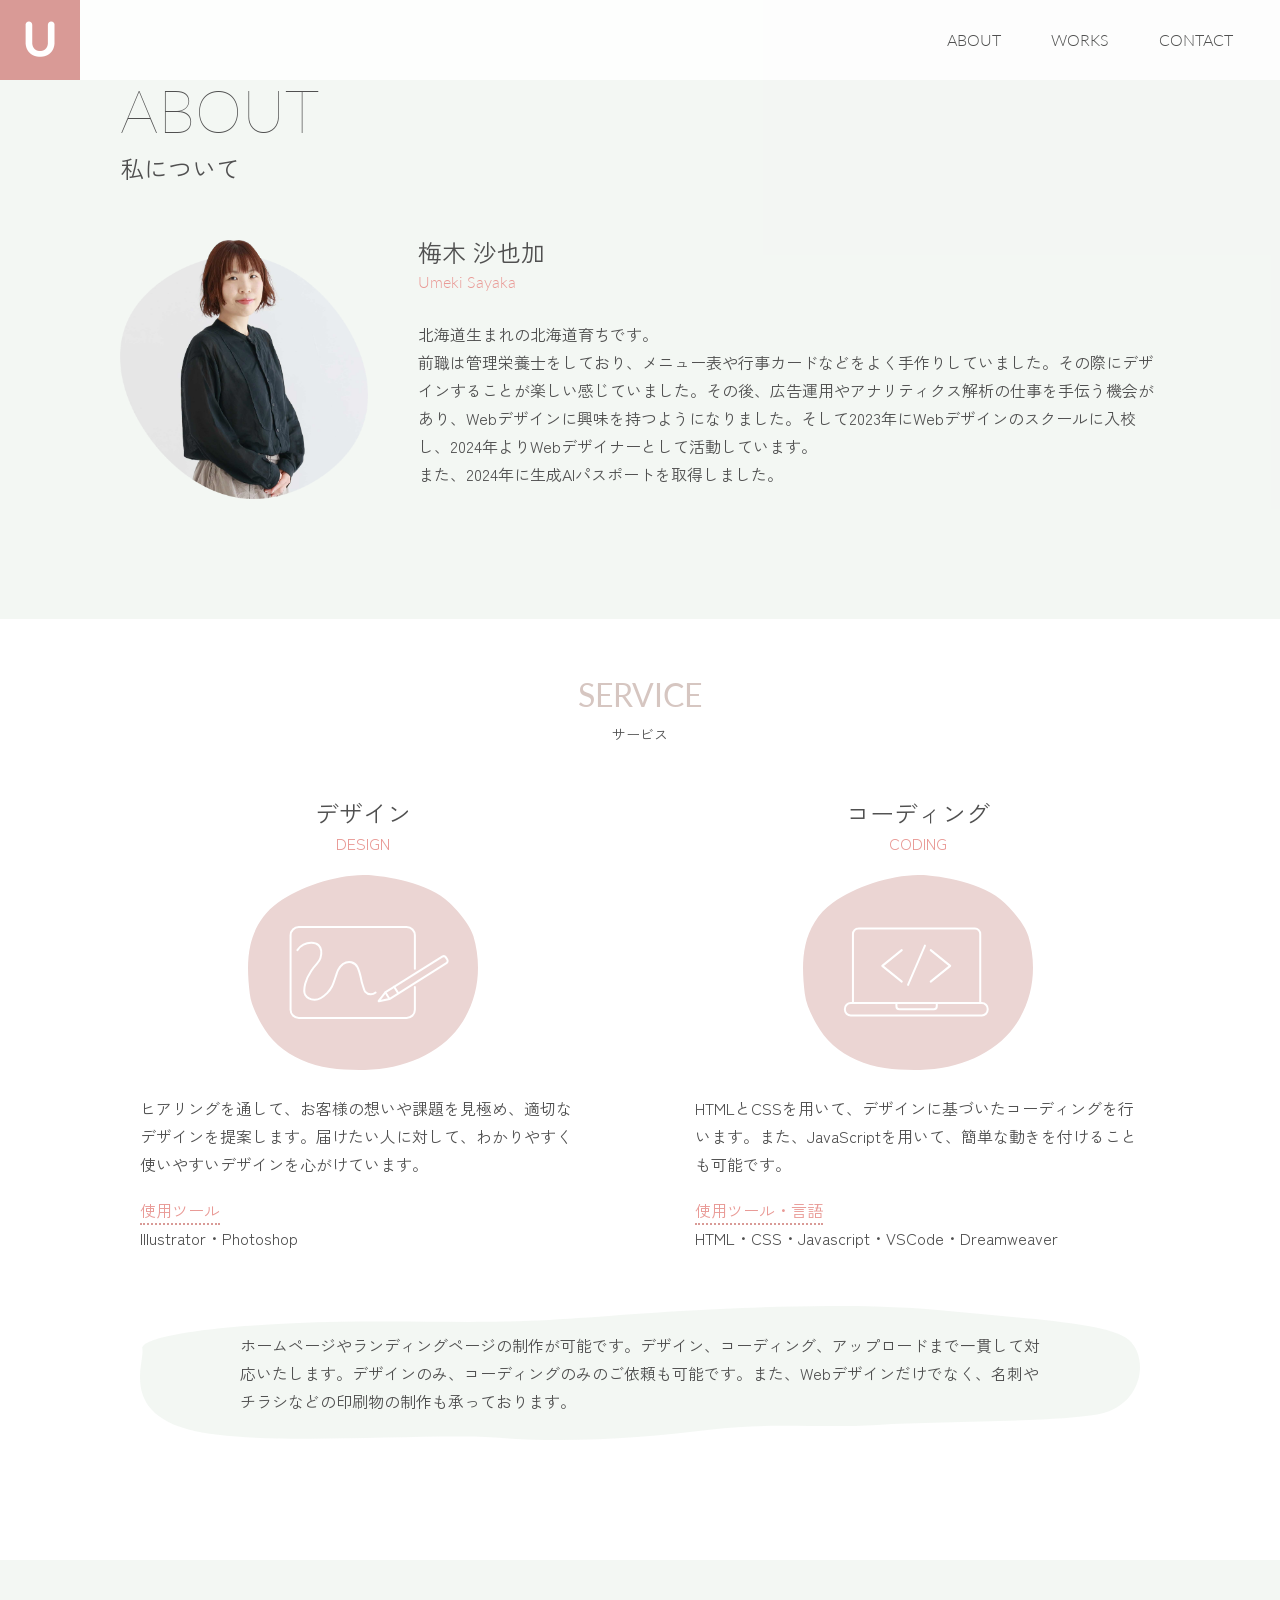
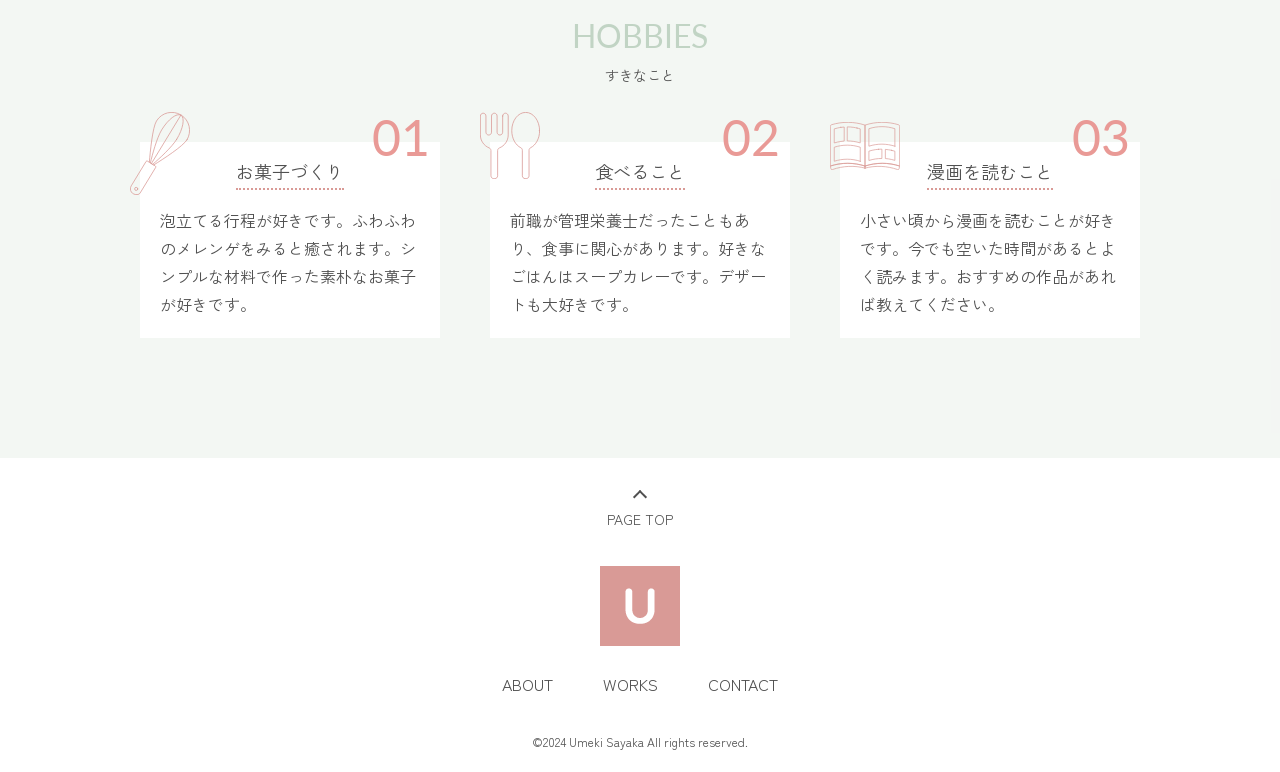
==== about.html @ e912fac5 "ポートフォリオ" ====
<!DOCTYPE html>
<html lang="ja">
<head>
  <meta charset="UTF-8">
  <meta name="viewport" content="width=device-width, initial-scale=1.0">
  <title>Umeki Sayaka portfolio</title>
  <link rel="stylesheet" href="assets/css/reset.css">
  <link rel="stylesheet" href="assets/css/common.css">
  <link rel="stylesheet" href="assets/css/about.css">
  <link rel="preconnect" href="https://fonts.googleapis.com">
  <link rel="preconnect" href="https://fonts.gstatic.com" crossorigin>
  <link href="https://fonts.googleapis.com/css2?family=Lato:wght@100;300;400&family=Zen+Kaku+Gothic+New:wght@300;400&display=swap" rel="stylesheet">
</head>
<body>
<!-- header -->
<header id="header" class="header">
  <div class="header-contents">
    <h1>
      <a href="./index.html">
        <img src="assets/images/common/logo.png" alt="U">
      </a>
    </h1>
    <nav class="header-nav">
      <ul>
        <li><a href="./about.html">ABOUT</a></li>
        <li><a href="./works.html">WORKS</a></li>
        <li><a href="./index.html#Contact">CONTACT</a></li>
      </ul>
    </nav>
  </div>
<!-- sp版 -->
  <div class="hamburger">
    <span></span>
  </div>
  <nav class="header-nav-sp">
    <ul>
      <li><a href="./index.html">TOP</a></li>
      <li><a href="./about.html">ABOUT</a></li>
      <li><a href="./works.html">WORKS</a></li>
      <li><a href="./index.html#Contact">CONTACT</a></li>
    </ul>
  </nav>
</header>

<main>
<!-- about -->
  <section class="section-about">
    <div class="section-about_h2">
      <h2 class="headline">ABOUT</h2>
      <p class="headline2">私について</p>
    </div>
    <div class="profile-container">
      <div class="profile_photo">
        <img src="assets/images/about/myface.png" alt="顔写真">
      </div>
      <div class="profile-text">
        <h3 class="profile-text_name1">梅木 沙也加</h3>
        <p class="profile-text_name2">Umeki Sayaka</p>
        <p class="profile-text_sentence">北海道生まれの北海道育ちです。<br>
          前職は管理栄養士をしており、メニュー表や行事カードなどをよく手作りしていました。その際にデザインすることが楽しい感じていました。その後、広告運用やアナリティクス解析の仕事を手伝う機会があり、Webデザインに興味を持つようになりました。そして2023年にWebデザインのスクールに入校し、2024年よりWebデザイナーとして活動しています。<br>
          また、2024年に生成AIパスポートを取得しました。</p>
      </div>
    </div>
  </section>

<!-- service -->
  <section class="section-service">
    <h2 class="section_title">SERVICE</h2>
    <p class="section_subtitle">サービス</p>
    <ul class="skill">
      <li class="skill_list">
        <h3 class="skill_title">デザイン</h3>
        <p class="skill_subtitle">DESIGN</p>
        <img class="skill-img" src="assets/images/about/design.svg" alt="ペンとタブレット">
        <p class="skill-text">ヒアリングを通して、お客様の想いや課題を見極め、適切なデザインを提案します。届けたい人に対して、わかりやすく使いやすいデザインを心がけています。</p>
        <div class="skill-tool">
          <h4 class="skill-tool_heaading">使用ツール</h4>
          <p>Illustrator・Photoshop</p>
        </div>
      </li>
      <li class="skill_list">
        <h3 class="skill_title">コーディング</h3>
        <p class="skill_subtitle">CODING</p>
        <img class="skill-img" src="assets/images/about/coding.svg" alt="コーディング">
        <p class="skill-text">HTMLとCSSを用いて、デザインに基づいたコーディングを行います。また、JavaScriptを用いて、簡単な動きを付けることも可能です。</p>
        <div class="skill-tool">
          <h4  class="skill-tool_heaading">使用ツール・言語</h4>
          <p>HTML・CSS・Javascript・VSCode・Dreamweaver</p>
        </div>
      </li>
    </ul>
    <div class="skill_explanation">
      <p>ホームページやランディングページの制作が可能です。デザイン、コーディング、アップロードまで一貫して対応いたします。デザインのみ、コーディングのみのご依頼も可能です。また、Webデザインだけでなく、名刺やチラシなどの印刷物の制作も承っております。</p>
    </div>
  </section>
  
<!-- hobbies -->
  <section class="section-hobbies">
    <h2 class="section_title_2">HOBBIES</h2>
    <p class="section_subtitle">すきなこと</p>
    <ul class="section-hobbies_hobby">
      <li>
        <div class="section-hobbies_pictuire"><img src="assets/images/about/whisk.svg" alt="泡立て器"></div>
        <span class="section-hobbies_number">01</span>
        <h3>お菓子づくり</h3>
        <p>泡立てる行程が好きです。ふわふわのメレンゲをみると癒されます。シンプルな材料で作った素朴なお菓子が好きです。</p>
      </li>
      <li>
        <div class="section-hobbies_pictuire"><img src="assets/images/about/cutlery.svg" alt="スプーンとフォーク"></div>
        <span class="section-hobbies_number">02</span>
        <h3>食べること</h3>
        <p>前職が管理栄養士だったこともあり、食事に関心があります。好きなごはんはスープカレーです。デザートも大好きです。</p>
      </li>
      <li>
        <div class="section-hobbies_pictuire_3"><img src="assets/images/about/book.svg" alt="漫画"></div>
        <span class="section-hobbies_number">03</span>
        <h3>漫画を読むこと</h3>
        <p>小さい頃から漫画を読むことが好きです。今でも空いた時間があるとよく読みます。おすすめの作品があれば教えてください。</p>
      </li>
    </ul>
  </section>
</main>

  <!-- ページトップボタン -->
  <a href="./about.html">
    <div class="page-top">PAGE TOP</div>
  </a>

  <!-- footer -->
  <footer class="footer">
    <div class="footer-contents">
      <div class="footer-logo">
        <a href="./index.html#header"><img src="assets/images/common/logo_footer.png" alt="U"></a>
      </div>
      <nav>
        <ul>
          <li><a href="./about.html">ABOUT</a></li>
          <li><a href="./works.html">WORKS</a></li>
          <li><a href="./index.html#Contact">CONTACT</a></li>
        </ul>
      </nav>
      <small class="copyright">©2024 Umeki Sayaka All rights reserved.</small>
    </div>
  </footer>

  <script src="https://code.jquery.com/jquery-3.7.1.min.js" integrity="sha256-/JqT3SQfawRcv/BIHPThkBvs0OEvtFFmqPF/lYI/Cxo=" crossorigin="anonymous"></script>
  <script src="assets/js/main.js"></script>
</body>

</html>
---- assets/css/common.css ----
@charset "utf-8";
html {
  scroll-behavior: smooth;
}
/* header */
.header {
  width: 100%;
  box-sizing: border-box;
}
.header-contents {
  display: flex;
  justify-content: space-between;
  align-items: center;
  height: 80px;
  padding-right: 3.7%;
  z-index: 9999;
  background-color: rgba(255, 255, 255, 0.8);
  position: fixed;
  width: 100%;
  box-sizing: border-box;
}
.header-contents h1 {
  width: 80px;
}
.header-nav ul {
  display: flex;
  gap: 50px;
}
.header-nav li {
  font-family: "Lato", sans-serif;
  font-weight: 300;
}
.hamburger,
.header-nav-sp {
  display: none;
}
@media screen and (max-width: 1000px) {
  .header-nav {
    display: none;
  }
  .header-contents {
    height: 60px;
  }
  .header-contents h1 {
    width: 60px;
  }
  .hamburger {
    width: 30px;
    height: 30px;
    position: fixed;
    top: 20px;
    right: 20px;
    cursor: pointer;
    z-index: 9999;
  }
  .hamburger span {
    position: absolute;
    width: 30px;
    height: 2px;
    background-color: #333333;
    top: 10px;
    /* 3秒かけて.open spanになる */
    transition: .3s;
  }
  .hamburger span::before {
    position: absolute;
    content: "";
    width: 30px;
    height: 2px;
    background-color: #333333;
    top: -10px;
    transition: .3s;
  }
  .hamburger span::after {
    position: absolute;
    content: "";
    width: 30px;
    height: 2px;
    background-color: #333333;
    bottom: -10px;
    transition: .3s;
  }
  .open span {
    /* 透明にする */
    background-color: transparent;
  }
  .open span::before {
    /* 45度回転させる */
    transform: rotate(45deg);
    top: 0;
  }
  .open span::after {
    /* 反対側に45度回転させる */
    transform: rotate(-45deg);
    bottom: 0;
  }
  .header-nav-sp {
    position: fixed;
    width: 100%;
    height: 100vh;
    background-color: #d99a96;
    z-index: 9998;
  }
  .header-nav-sp ul {
    display: flex;
    flex-direction: column;
    align-items: start;
    height: 100%;
    gap: 50px;
    padding-top: 200px;
  }
  .header-nav-sp li {
    color: #fff;
    font-size: 20px;
    padding-left: 50px;
  }
}
.section_title,.section_title_2 {
  font-size: 32px;
  font-family: "Lato", sans-serif;
  font-weight: 400;
  text-align: center;
  margin-bottom: 16px;
}
.section_title {
  color: #d6c6c1;
}
.section_title_2{
  color: #c1d4c4;
}
.section_subtitle {
  font-size: 14px;
  text-align: center;
  margin-bottom: 60px;
}

.headline {
  font-size: 60px;
  font-family: "Lato", sans-serif;
  font-weight: 100;
  margin-bottom: 16px;
}
.headline2 {
  font-size: 24px;
  margin-bottom: 60px;
}
@media screen and (max-width: 767px) {
  .headline {
    font-size: 36px;
    margin-bottom: 10px;
    text-align: center;
  }
  .headline2 {
    font-size: 16px;
    margin-bottom: 60px;
    text-align: center;
  }
}

/* ページトップボタン */
.page-top {
  text-align: center;
  font-size: 14px;
  background-color: #ffffff;
  padding-top: 24px;
}
.page-top::before {
  content: "";
  display: block;
  width: 8px;
  height: 8px;
  border-top: 2px solid #505050;
  border-right: 2px solid #505050;
  transform: rotate(-45deg);
  margin: 10px auto;
}

/* footer */
.footer {
  padding: 40px 0 24px;
}
.footer-contents {
  text-align: center;
}
.footer-logo {
  width: 80px;
  margin: 0 auto;
}
.footer-logo img {
  width: 100%;
}
.footer-contents ul {
  display: flex;
  justify-content: center;
  gap: 50px;
  margin: 30px auto 40px;
}
.copyright {
  font-size: 12px;
}
@media screen and (max-width: 767px) {
  .footer-contents ul {
    gap: 30px;
  }
}
---- assets/css/about.css ----
@charset "utf-8";
/* about */
.section-about {
  background-color: rgba(193,212,196,0.2);
  padding: 80px 0 120px;
}
.section-about_h2 {
  max-width: 1040px;
  margin: 0 auto;
  padding: 0 20px;
}
.profile-container {
  display: flex;
  max-width: 1040px;
  margin: 0 auto;
  padding: 0 20px;
}
.profile_photo {
  width: 500px;
  flex: 2.5;
}
.profile_photo img {
  width: 100%;
}
.profile-text {
  flex: 7.5;
  margin-left: 50px;
}
.profile-text_name1 {
  font-size: 24px;
  margin-bottom: 10px;
}
.profile-text_name2 {
  font-family: "Lato", sans-serif;
  font-weight: 300;
  font-size: 16px;
  color: #e99a96;
  margin-bottom: 30px;
}
.profile-text_sentence {
  line-height: 1.75;
}
@media screen and (max-width: 1000px) {
  .profile-container {
    flex-direction: column;
    justify-content: center;
    align-items: center;
    max-width: 500px;
  }
  .profile_photo {
    max-width: 250px;
    flex: none;
    margin: 0 auto;
  }
  .profile-text {
    flex: none;
    margin: 40px auto 0;
  }
}

/* service */
.section-service {
  padding: 60px 20px 120px;
  margin: 0 auto;
}
.skill {
  display: flex;
  justify-content: space-between;
  max-width: 1000px;
  gap: 50px;
  margin: 0 auto 60px;
}
.skill_list {
  text-align: center;
  min-width: 275px;
}
.skill_title {
  font-size: 24px;
  margin-bottom: 10px;
}
.skill_subtitle {
  color: #e99a96;
  margin-bottom: 24px;
}
.skill-img {
  max-width: 230px;
  margin-bottom: 24px;
}
.skill-text {
  max-width: 445px;
  text-align: left;
  margin-bottom: 24px;
  line-height: 1.75;
}
.skill-tool {
  max-width: 445px;
  font-size: 14px;
  text-align: left;
}
.skill-tool_heaading {
  color: #e99a96;
  position: relative;
  border-bottom: dotted 2px #d99a96;
  padding-bottom: 5px;
  margin-bottom: 5px;
  display: inline-block;
}
.skill_explanation {
  max-width: 1000px;
  background: url('../images/about/service.svg');
  background-repeat: no-repeat;
  background-size: 100%;
  width: 100%;
  margin: 0 auto;
}
.skill_explanation p {
  line-height: 1.75;
  padding: 25px 100px;
}
@media screen and (max-width: 1000px) {
  .skill_explanation {
    background: url('../images/about/service_tb.svg');
    background-repeat: no-repeat;
    background-position: center;
    background-size: 100%;
    width: 100%;
  }
  .skill_explanation p {
    margin: 0 auto;
    padding: 50px;
  }
} 
@media screen and (max-width: 767px) {
  .skill {
    flex-direction: column;
    align-items: center;
  }
  .skill_explanation {
    background: url('../images/about/service_sp.svg');
    background-repeat: no-repeat;
    background-position: center;
    background-size: cover;
    width: 100%;
  }
}

/* hobbies */
.section-hobbies {
  background-color: rgba(193,212,196,0.2);
  padding: 60px 0 120px;
}
.section-hobbies_hobby {
  max-width: 1040px;
  display: flex;
  flex-wrap: wrap;
  justify-content: center;
  gap: 50px;
  margin: 0 auto;
  padding: 0 20px;
}
.section-hobbies_hobby li {
  width: 300px;
  position: relative;
  background-color: #ffffff;
  padding: 20px;
  text-align: center;
}
.section-hobbies_pictuire {
  width: 60px;
  position: absolute;
  top: -30px;
  left: -10px;
}
.section-hobbies_pictuire_3 {
  width: 70px;
  position: absolute;
  top: -20px;
  left: -10px;
}
.section-hobbies_pictuire img {
  width: 100%;
}
.section-hobbies_hobby h3 {
  font-size: 18px;
  position: relative;
  border-bottom: dotted 2px #d99a96;
  padding-bottom: 8px;
  margin-bottom: 16px;
  display: inline-block;
}
.section-hobbies_hobby p {
  text-align: left;
  line-height: 1.75;
}
.section-hobbies_number {
  color: #e99a96;
  font-size: 50px;
  font-family: "Lato", sans-serif;
  font-weight: 400;
  display: inline-block;
  position: absolute;
  top: -30px;
  right: 10px;
}
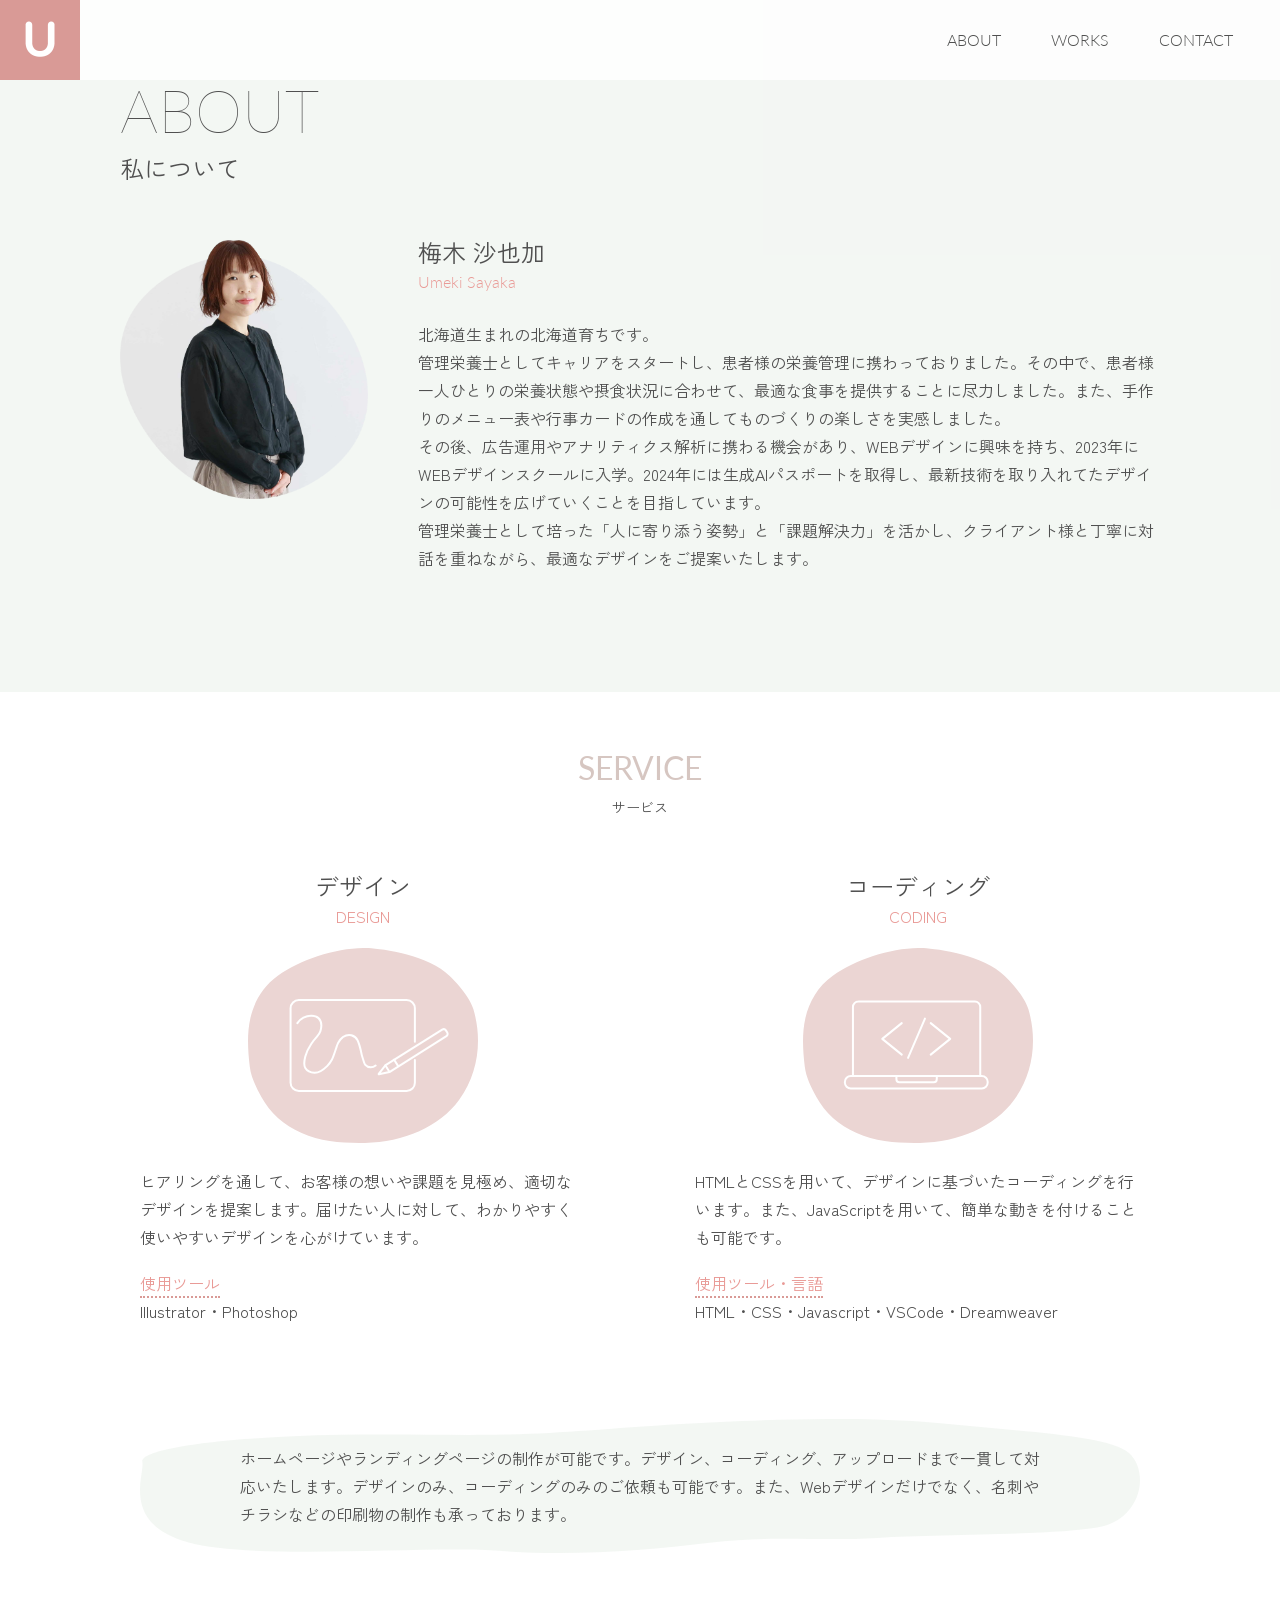
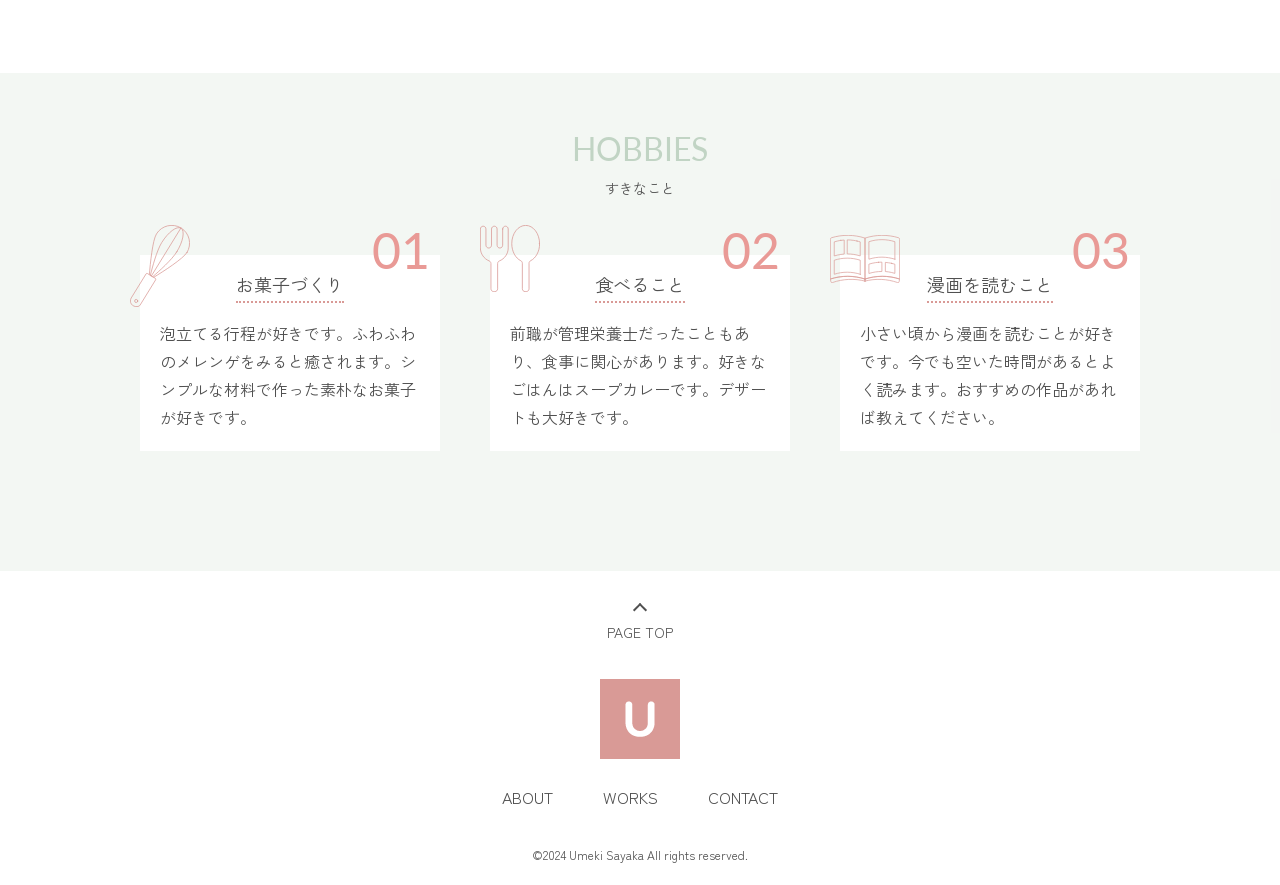
==== commit fde44525: "9/17修正②" ====
--- a/about.html
+++ b/about.html
@@ -57,8 +57,9 @@
         <h3 class="profile-text_name1">梅木 沙也加</h3>
         <p class="profile-text_name2">Umeki Sayaka</p>
         <p class="profile-text_sentence">北海道生まれの北海道育ちです。<br>
-          前職は管理栄養士をしており、メニュー表や行事カードなどをよく手作りしていました。その際にデザインすることが楽しい感じていました。その後、広告運用やアナリティクス解析の仕事を手伝う機会があり、Webデザインに興味を持つようになりました。そして2023年にWebデザインのスクールに入校し、2024年よりWebデザイナーとして活動しています。<br>
-          また、2024年に生成AIパスポートを取得しました。</p>
+          管理栄養士としてキャリアをスタートし、患者様の栄養管理に携わっておりました。その中で、患者様一人ひとりの栄養状態や摂食状況に合わせて、最適な食事を提供することに尽力しました。また、手作りのメニュー表や行事カードの作成を通してものづくりの楽しさを実感しました。<br>
+          その後、広告運用やアナリティクス解析に携わる機会があり、WEBデザインに興味を持ち、2023年にWEBデザインスクールに入学。2024年には生成AIパスポートを取得し、最新技術を取り入れてたデザインの可能性を広げていくことを目指しています。<br>
+          管理栄養士として培った「人に寄り添う姿勢」と「課題解決力」を活かし、クライアント様と丁寧に対話を重ねながら、最適なデザインをご提案いたします。</p>
       </div>
     </div>
   </section>
--- a/assets/css/about.css
+++ b/assets/css/about.css
@@ -68,7 +68,7 @@
   justify-content: space-between;
   max-width: 1000px;
   gap: 50px;
-  margin: 0 auto 60px;
+  margin: 0 auto 100px;
 }
 .skill_list {
   text-align: center;
@@ -134,6 +134,7 @@
   .skill {
     flex-direction: column;
     align-items: center;
+    gap: 100px;
   }
   .skill_explanation {
     background: url('../images/about/service_sp.svg');
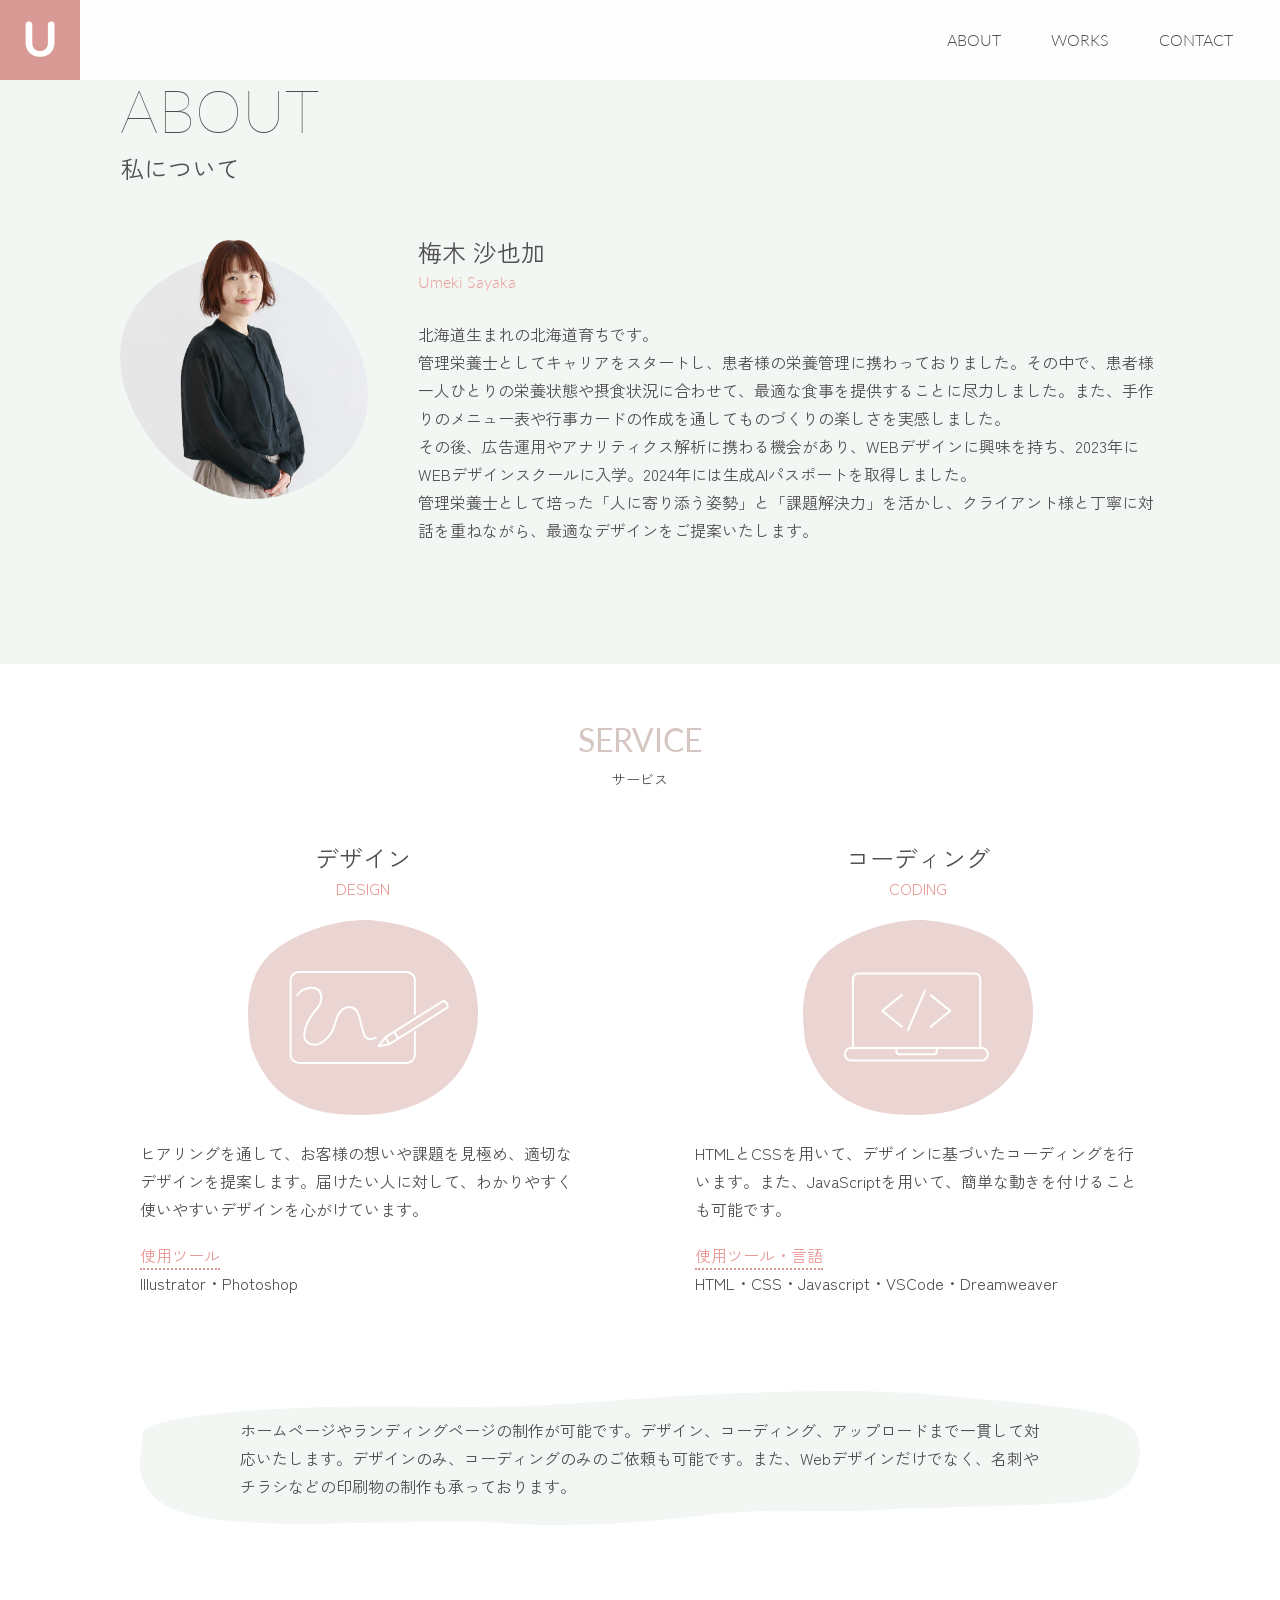
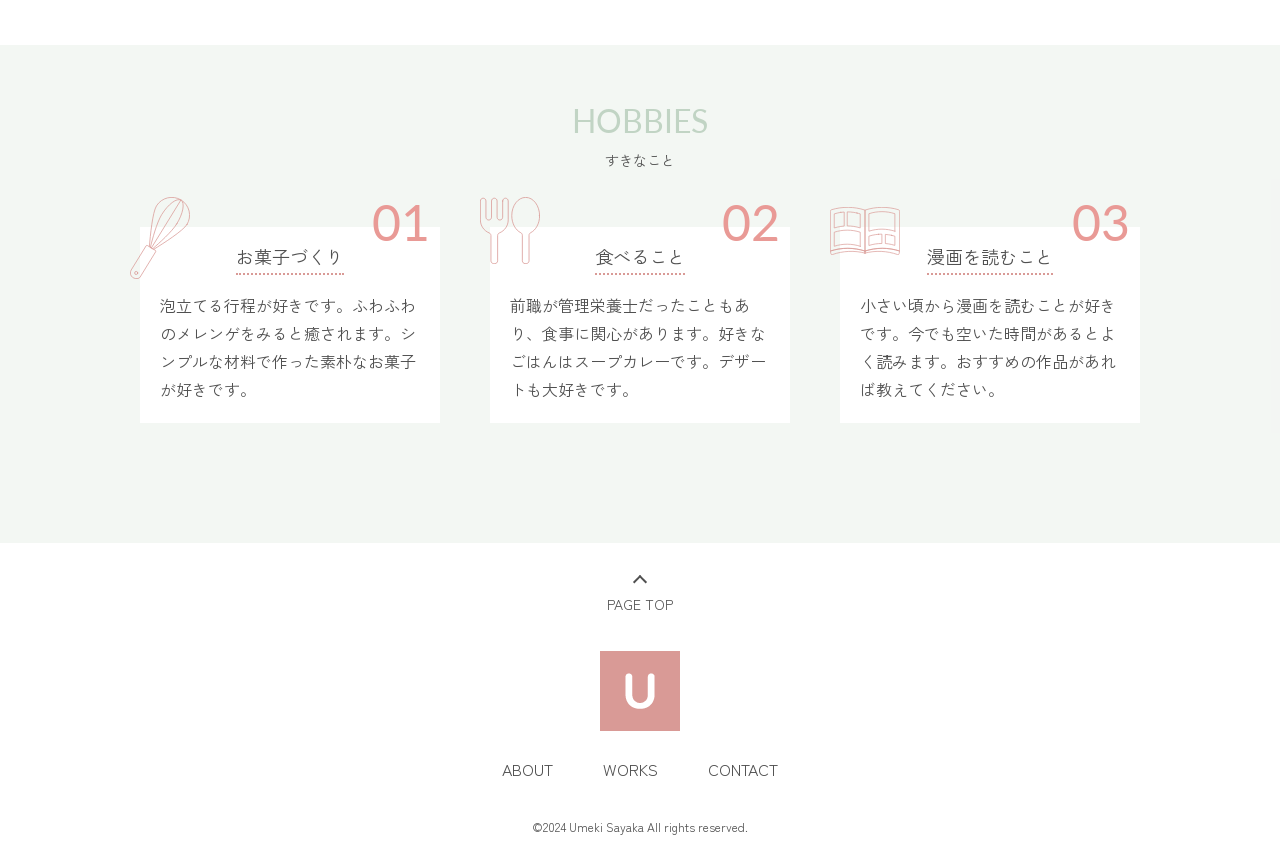
==== commit 9c4aade0: "9/17修正③" ====
--- a/about.html
+++ b/about.html
@@ -58,7 +58,7 @@
         <p class="profile-text_name2">Umeki Sayaka</p>
         <p class="profile-text_sentence">北海道生まれの北海道育ちです。<br>
           管理栄養士としてキャリアをスタートし、患者様の栄養管理に携わっておりました。その中で、患者様一人ひとりの栄養状態や摂食状況に合わせて、最適な食事を提供することに尽力しました。また、手作りのメニュー表や行事カードの作成を通してものづくりの楽しさを実感しました。<br>
-          その後、広告運用やアナリティクス解析に携わる機会があり、WEBデザインに興味を持ち、2023年にWEBデザインスクールに入学。2024年には生成AIパスポートを取得し、最新技術を取り入れてたデザインの可能性を広げていくことを目指しています。<br>
+          その後、広告運用やアナリティクス解析に携わる機会があり、WEBデザインに興味を持ち、2023年にWEBデザインスクールに入学。2024年には生成AIパスポートを取得しました。<br>
           管理栄養士として培った「人に寄り添う姿勢」と「課題解決力」を活かし、クライアント様と丁寧に対話を重ねながら、最適なデザインをご提案いたします。</p>
       </div>
     </div>
--- a/assets/css/about.css
+++ b/assets/css/about.css
@@ -55,6 +55,9 @@
   .profile-text {
     flex: none;
     margin: 40px auto 0;
+  }
+  .profile-text_name1,.profile-text_name2 {
+    text-align: center;
   }
 }
 
